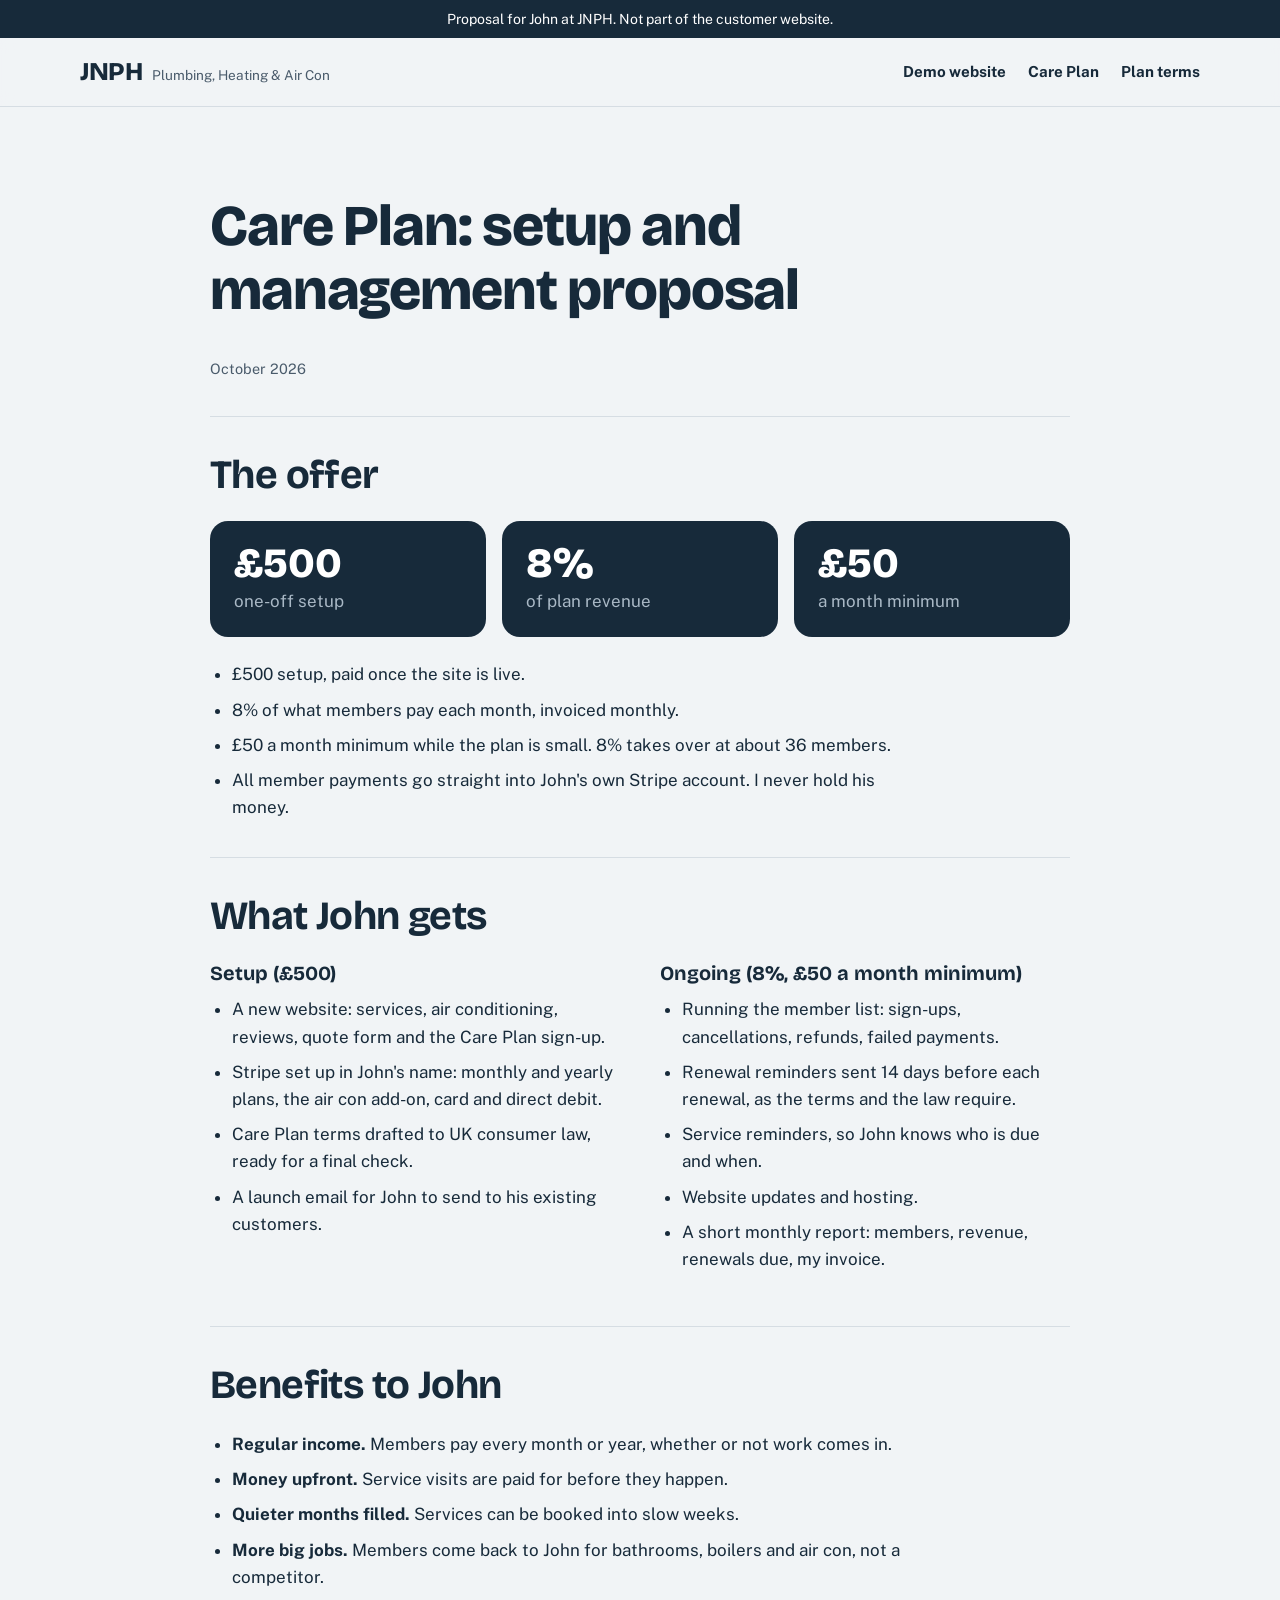
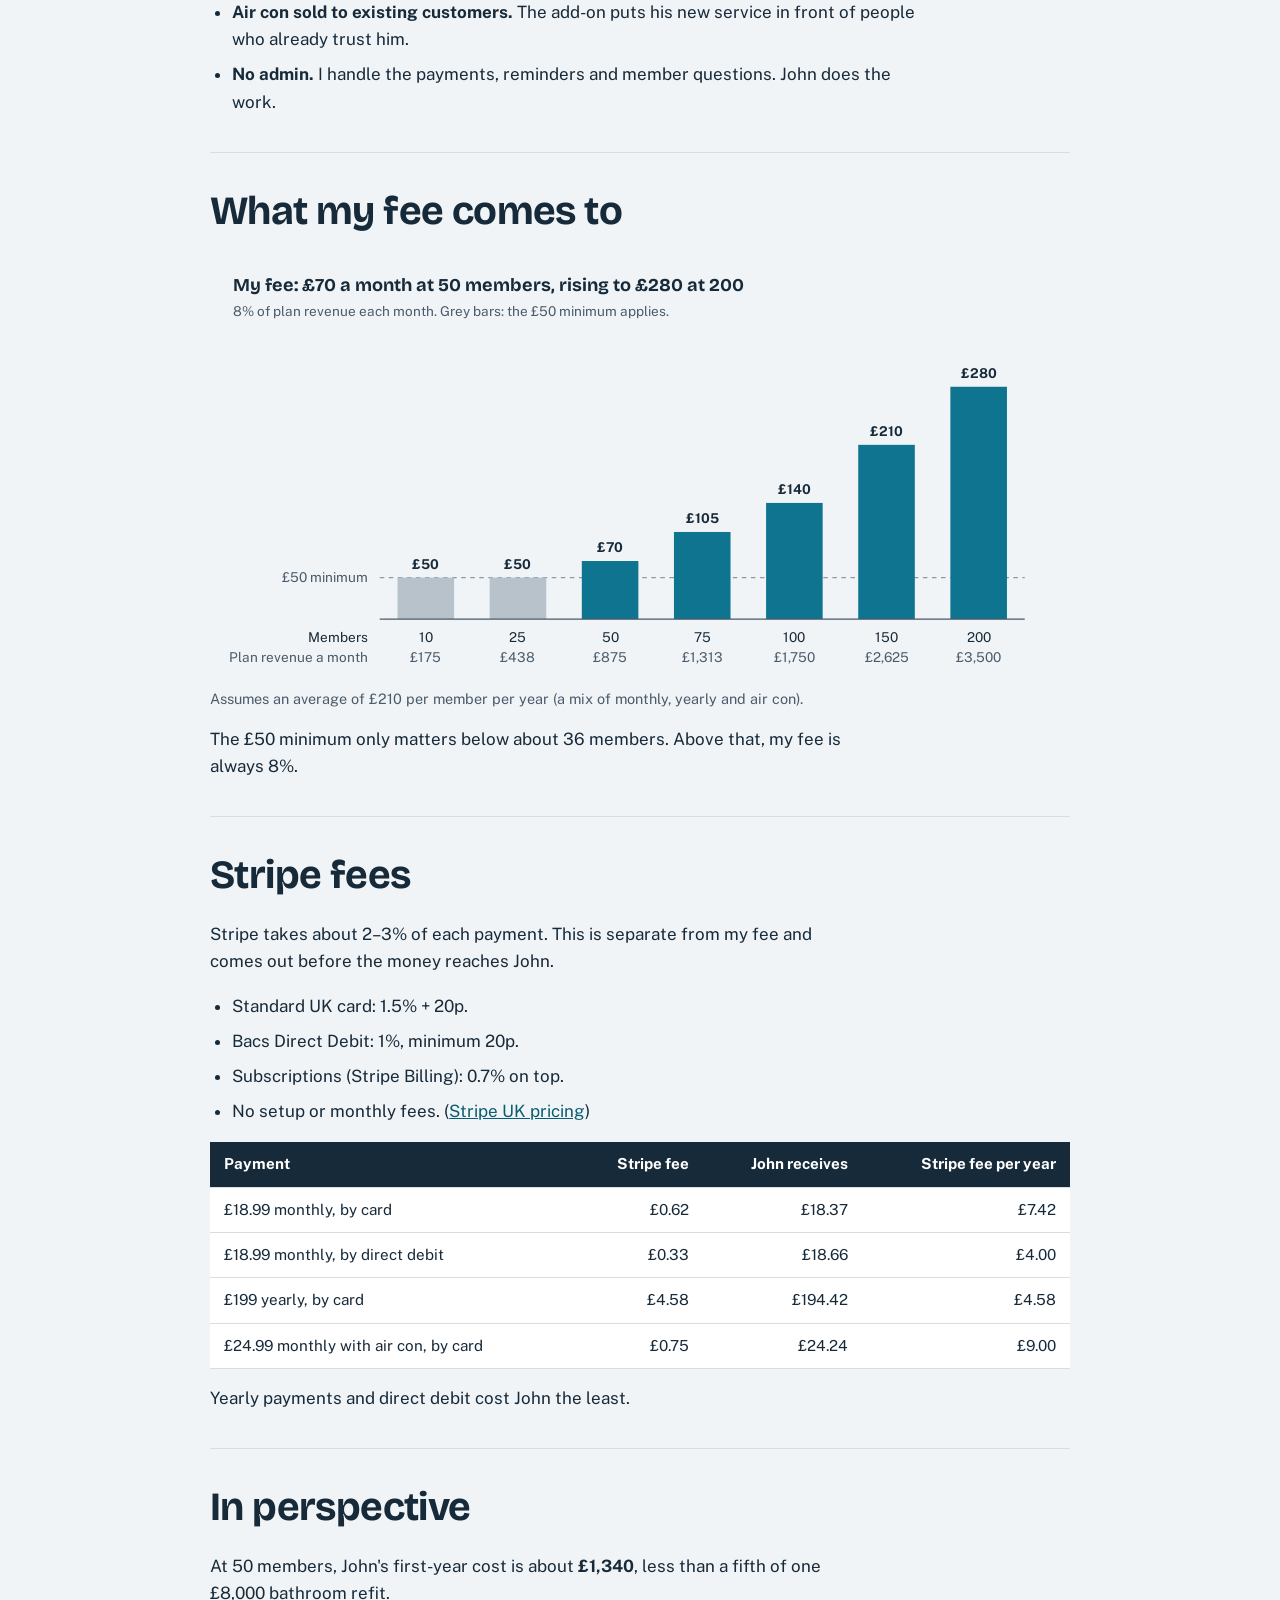
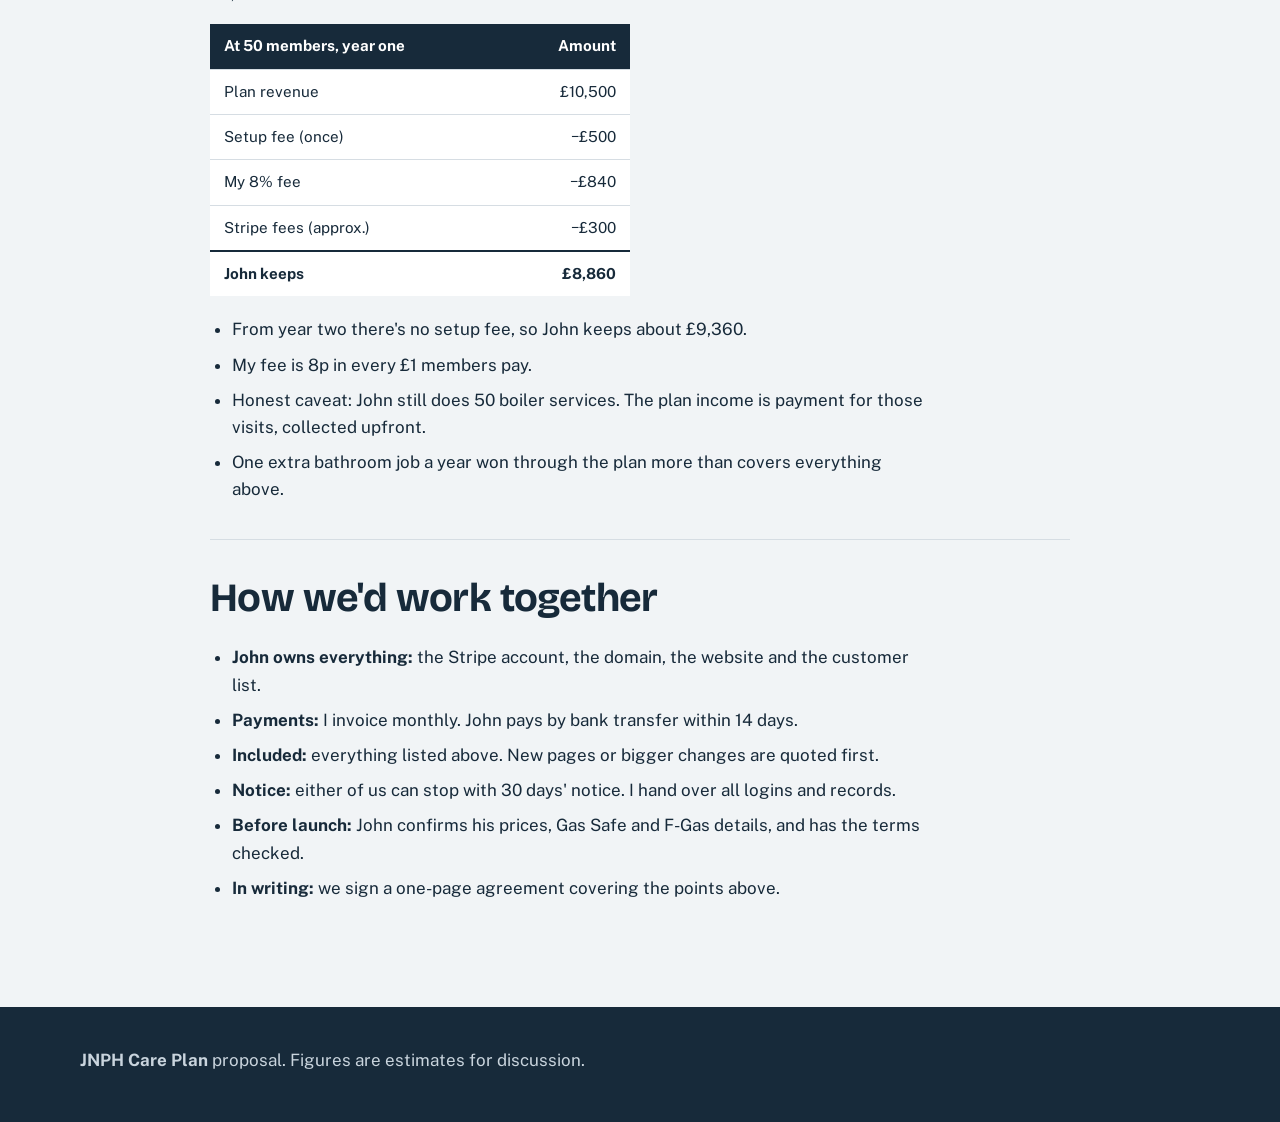
==== proposal.html @ a037dcb2 "Add proposal page, terms page and plan pricing updates Co-Authored-By: Claude Opus 5.5 <noreply@anth" ====
<!doctype html>
<html lang="en-GB">
<head>
  <meta charset="utf-8">
  <meta name="viewport" content="width=device-width, initial-scale=1">
  <meta name="robots" content="noindex">
  <title>Care Plan Proposal | JNPH</title>
  <meta name="description" content="Proposal to set up and run the JNPH Care Plan.">
  <link rel="preconnect" href="https://fonts.googleapis.com">
  <link rel="preconnect" href="https://fonts.gstatic.com" crossorigin>
  <link href="https://fonts.googleapis.com/css2?family=Public+Sans:wght@400;700&family=Bricolage+Grotesque:opsz,wght@12..96,500;12..96,700;12..96,800&display=swap" rel="stylesheet">
  <link rel="stylesheet" href="styles.css">
</head>
<body>
  <div class="demo-bar" role="note">
    Proposal for John at JNPH. Not part of the customer website.
  </div>

  <header class="site-header">
    <div class="wrap header-inner">
      <a class="wordmark" href="index.html" aria-label="JNPH home">JNPH<span>Plumbing, Heating &amp; Air Con</span></a>
      <nav class="nav" aria-label="Main">
        <a href="index.html">Demo website</a>
        <a href="index.html#care-plan">Care Plan</a>
        <a href="terms.html">Plan terms</a>
      </nav>
    </div>
  </header>

  <main class="section proposal">
    <div class="wrap proposal-body">
      <h1>Care Plan: setup and management proposal</h1>
      <p class="small">October 2026</p>

      <section>
        <h2>The offer</h2>
        <div class="offer">
          <div><span class="offer-num">£500</span><span>one-off setup</span></div>
          <div><span class="offer-num">8%</span><span>of plan revenue</span></div>
          <div><span class="offer-num">£50</span><span>a month minimum</span></div>
        </div>
        <ul>
          <li>£500 setup, paid once the site is live.</li>
          <li>8% of what members pay each month, invoiced monthly.</li>
          <li>£50 a month minimum while the plan is small. 8% takes over at about 36 members.</li>
          <li>All member payments go straight into John's own Stripe account. I never hold his money.</li>
        </ul>
      </section>

      <section>
        <h2>What John gets</h2>
        <div class="two-col">
          <div>
            <h3>Setup (£500)</h3>
            <ul>
              <li>A new website: services, air conditioning, reviews, quote form and the Care Plan sign-up.</li>
              <li>Stripe set up in John's name: monthly and yearly plans, the air con add-on, card and direct debit.</li>
              <li>Care Plan terms drafted to UK consumer law, ready for a final check.</li>
              <li>A launch email for John to send to his existing customers.</li>
            </ul>
          </div>
          <div>
            <h3>Ongoing (8%, £50 a month minimum)</h3>
            <ul>
              <li>Running the member list: sign-ups, cancellations, refunds, failed payments.</li>
              <li>Renewal reminders sent 14 days before each renewal, as the terms and the law require.</li>
              <li>Service reminders, so John knows who is due and when.</li>
              <li>Website updates and hosting.</li>
              <li>A short monthly report: members, revenue, renewals due, my invoice.</li>
            </ul>
          </div>
        </div>
      </section>

      <section>
        <h2>Benefits to John</h2>
        <ul>
          <li><strong>Regular income.</strong> Members pay every month or year, whether or not work comes in.</li>
          <li><strong>Money upfront.</strong> Service visits are paid for before they happen.</li>
          <li><strong>Quieter months filled.</strong> Services can be booked into slow weeks.</li>
          <li><strong>More big jobs.</strong> Members come back to John for bathrooms, boilers and air con, not a competitor.</li>
          <li><strong>Air con sold to existing customers.</strong> The add-on puts his new service in front of people who already trust him.</li>
          <li><strong>No admin.</strong> I handle the payments, reminders and member questions. John does the work.</li>
        </ul>
      </section>

      <section>
        <h2>What my fee comes to</h2>
        <figure class="fee-chart">
          <svg id="fee-chart" viewBox="0 0 760 380" role="img" aria-label="My fee: £70 a month at 50 members, rising to £280 at 200"></svg>
          <figcaption class="small">Assumes an average of £210 per member per year (a mix of monthly, yearly and air con).</figcaption>
        </figure>
        <p>The £50 minimum only matters below about 36 members. Above that, my fee is always 8%.</p>
      </section>

      <section>
        <h2>Stripe fees</h2>
        <p>Stripe takes about 2–3% of each payment. This is separate from my fee and comes out before the money reaches John.</p>
        <ul>
          <li>Standard UK card: 1.5% + 20p.</li>
          <li>Bacs Direct Debit: 1%, minimum 20p.</li>
          <li>Subscriptions (Stripe Billing): 0.7% on top.</li>
          <li>No setup or monthly fees. (<a href="https://stripe.com/gb/pricing">Stripe UK pricing</a>)</li>
        </ul>
        <div class="table-scroll">
          <table class="data-table">
            <thead>
              <tr><th>Payment</th><th>Stripe fee</th><th>John receives</th><th>Stripe fee per year</th></tr>
            </thead>
            <tbody>
              <tr><td>£18.99 monthly, by card</td><td>£0.62</td><td>£18.37</td><td>£7.42</td></tr>
              <tr><td>£18.99 monthly, by direct debit</td><td>£0.33</td><td>£18.66</td><td>£4.00</td></tr>
              <tr><td>£199 yearly, by card</td><td>£4.58</td><td>£194.42</td><td>£4.58</td></tr>
              <tr><td>£24.99 monthly with air con, by card</td><td>£0.75</td><td>£24.24</td><td>£9.00</td></tr>
            </tbody>
          </table>
        </div>
        <p>Yearly payments and direct debit cost John the least.</p>
      </section>

      <section>
        <h2>In perspective</h2>
        <p>At 50 members, John's first-year cost is about <strong>£1,340</strong>, less than a fifth of one £8,000 bathroom refit.</p>
        <table class="data-table sums">
          <thead><tr><th>At 50 members, year one</th><th>Amount</th></tr></thead>
          <tbody>
            <tr><td>Plan revenue</td><td>£10,500</td></tr>
            <tr><td>Setup fee (once)</td><td>−£500</td></tr>
            <tr><td>My 8% fee</td><td>−£840</td></tr>
            <tr><td>Stripe fees (approx.)</td><td>−£300</td></tr>
            <tr class="total"><td>John keeps</td><td>£8,860</td></tr>
          </tbody>
        </table>
        <ul>
          <li>From year two there's no setup fee, so John keeps about £9,360.</li>
          <li>My fee is 8p in every £1 members pay.</li>
          <li>Honest caveat: John still does 50 boiler services. The plan income is payment for those visits, collected upfront.</li>
          <li>One extra bathroom job a year won through the plan more than covers everything above.</li>
        </ul>
      </section>

      <section>
        <h2>How we'd work together</h2>
        <ul>
          <li><strong>John owns everything:</strong> the Stripe account, the domain, the website and the customer list.</li>
          <li><strong>Payments:</strong> I invoice monthly. John pays by bank transfer within 14 days.</li>
          <li><strong>Included:</strong> everything listed above. New pages or bigger changes are quoted first.</li>
          <li><strong>Notice:</strong> either of us can stop with 30 days' notice. I hand over all logins and records.</li>
          <li><strong>Before launch:</strong> John confirms his prices, Gas Safe and F-Gas details, and has the terms checked.</li>
          <li><strong>In writing:</strong> we sign a one-page agreement covering the points above.</li>
        </ul>
      </section>
    </div>
  </main>

  <footer class="site-footer">
    <div class="wrap footer-inner">
      <p><strong>JNPH Care Plan</strong> proposal. Figures are estimates for discussion.</p>
    </div>
  </footer>

  <script>
    // Fee chart: 8% of plan revenue, £50 a month minimum
    (function () {
      const PER_MEMBER = 210, RATE = 0.08, MINIMUM = 50;
      const members = [10, 25, 50, 75, 100, 150, 200];
      const gbp = (n) => "£" + Math.round(n).toLocaleString("en-GB");
      const base = 320, h = 220, maxV = 300, left = 150, band = 570 / members.length, bw = 50;
      const x = (i) => left + i * band + (band - bw) / 2;
      const y = (v) => base - (v / maxV) * h;

      let svg = `
        <text x="20" y="30" class="c-title">My fee: £70 a month at 50 members, rising to £280 at 200</text>
        <text x="20" y="52" class="c-sub">8% of plan revenue each month. Grey bars: the £50 minimum applies.</text>
        <text x="140" y="${y(MINIMUM) + 4}" text-anchor="end" class="c-sub">£50 minimum</text>
        <line x1="150" x2="720" y1="${y(MINIMUM)}" y2="${y(MINIMUM)}" class="c-ref"/>
        <text x="140" y="${base + 20}" text-anchor="end" class="c-label">Members</text>
        <text x="140" y="${base + 38}" text-anchor="end" class="c-sub">Plan revenue a month</text>`;

      members.forEach((m, i) => {
        const rev = (m * PER_MEMBER) / 12;
        const atMin = rev * RATE < MINIMUM;
        const fee = Math.max(rev * RATE, MINIMUM);
        const cx = x(i) + bw / 2;
        svg += `
          <rect x="${x(i)}" y="${y(fee)}" width="${bw}" height="${base - y(fee)}" class="${atMin ? "c-bar-min" : "c-bar"}"><title>${m} members: ${gbp(rev)} a month in, my fee ${gbp(fee)}</title></rect>
          <text x="${cx}" y="${y(fee) - 8}" text-anchor="middle" class="c-value">${gbp(fee)}</text>
          <text x="${cx}" y="${base + 20}" text-anchor="middle" class="c-label">${m}</text>
          <text x="${cx}" y="${base + 38}" text-anchor="middle" class="c-sub">${gbp(rev)}</text>`;
      });
      svg += `<line x1="150" x2="720" y1="${base}" y2="${base}" class="c-axis"/>`;
      document.getElementById("fee-chart").innerHTML = svg;
    })();
  </script>
</body>
</html>
---- styles.css ----
:root {
  --ink: #172a3a;
  --ink-soft: #4a5b6b;
  --bg: #f1f4f6;
  --surface: #ffffff;
  --line: #d6dde3;
  --heat: #c2410c;
  --heat-dark: #9a330a;
  --cool: #0e7490;
  --cool-dark: #0b5c72;
  --cool-wash: #e3f1f4;
  --heat-wash: #fbebe3;

  --display: "Bricolage Grotesque", system-ui, sans-serif;
  --body: "Public Sans", system-ui, sans-serif;

  --radius-s: 6px;
  --radius-l: 18px;
}

*, *::before, *::after { box-sizing: border-box; }

html { scroll-behavior: smooth; scroll-padding-top: 80px; }

body {
  margin: 0;
  background: var(--bg);
  color: var(--ink);
  font: 400 1.0625rem/1.6 var(--body);
  -webkit-font-smoothing: antialiased;
}

h1, h2, h3 {
  font-family: var(--display);
  line-height: 1.1;
  margin: 0 0 0.6em;
  text-wrap: balance;
}
h1 { font-size: clamp(2.2rem, 5vw, 3.6rem); font-weight: 800; letter-spacing: -0.02em; }
h2 { font-size: clamp(1.75rem, 3.4vw, 2.5rem); font-weight: 700; letter-spacing: -0.015em; }
h3 { font-size: 1.25rem; font-weight: 700; }
p { margin: 0 0 1em; max-width: 65ch; }
a { color: var(--cool-dark); }

:focus-visible { outline: 3px solid var(--cool); outline-offset: 3px; border-radius: 4px; }

.wrap { width: min(1120px, 100% - 32px); margin-inline: auto; }
.small { font-size: 0.9rem; color: var(--ink-soft); }
.center { text-align: center; margin-inline: auto; }

/* Demo banner */
.demo-bar {
  background: var(--ink);
  color: #fff;
  font-size: 0.875rem;
  text-align: center;
  padding: 8px 16px;
}

/* Header */
.site-header {
  position: sticky; top: 0; z-index: 10;
  background: rgba(241, 244, 246, 0.92);
  backdrop-filter: blur(8px);
  border-bottom: 1px solid var(--line);
}
.header-inner { display: flex; align-items: center; gap: 24px; min-height: 68px; }
.wordmark {
  font-family: var(--display); font-weight: 800; font-size: 1.6rem;
  color: var(--ink); text-decoration: none; letter-spacing: -0.03em;
  display: flex; align-items: baseline; gap: 10px;
}
.wordmark span { font-family: var(--body); font-weight: 400; font-size: 0.85rem; letter-spacing: 0; color: var(--ink-soft); }
.nav { display: flex; gap: 22px; margin-left: auto; }
.nav a { color: var(--ink); text-decoration: none; font-weight: 700; font-size: 0.95rem; }
.nav a:hover { color: var(--heat); }

/* Buttons */
.btn {
  display: inline-flex; align-items: center; justify-content: center;
  font: 700 1rem/1 var(--body);
  padding: 15px 22px;
  border-radius: var(--radius-s);
  border: 2px solid transparent;
  text-decoration: none;
  cursor: pointer;
}
.btn-heat { background: var(--heat); color: #fff; }
.btn-heat:hover { background: var(--heat-dark); }
.btn-cool { background: var(--cool); color: #fff; }
.btn-cool:hover { background: var(--cool-dark); }
.btn-ghost { background: transparent; color: var(--ink); border-color: var(--ink); }
.btn-ghost:hover { background: var(--ink); color: #fff; }
.btn-small { padding: 10px 14px; font-size: 0.9rem; }
.btn-block { width: 100%; }

/* Hero */
.hero { padding: 72px 0 88px; }
.hero-inner { display: grid; grid-template-columns: 1.15fr 0.85fr; gap: 56px; align-items: center; }
.lede { font-size: 1.2rem; color: var(--ink-soft); }
.hero-actions { display: flex; flex-wrap: wrap; gap: 12px; margin: 28px 0; }
.trust { list-style: none; padding: 0; margin: 0; display: flex; flex-wrap: wrap; gap: 8px 22px; font-size: 0.95rem; color: var(--ink-soft); }
.trust li { display: flex; align-items: center; gap: 8px; }
.trust li::before { content: ""; width: 8px; height: 8px; border-radius: 50%; background: var(--cool); }

/* Membership card: the one bold element */
.member-card {
  margin: 0;
  display: grid; grid-template-columns: 14px 1fr;
  background: var(--ink);
  color: #fff;
  border-radius: var(--radius-l);
  overflow: hidden;
  box-shadow: 0 30px 60px -25px rgba(23, 42, 58, 0.55);
  animation: card-in 0.9s cubic-bezier(.2,.8,.2,1) both;
}
.card-temp { background: linear-gradient(180deg, var(--heat) 0%, #e8833a 45%, #4fb3c8 55%, var(--cool) 100%); }
.card-body { padding: 28px 28px 24px; }
.card-top { display: flex; justify-content: space-between; align-items: center; margin-bottom: 28px; }
.card-brand { font-family: var(--display); font-weight: 700; font-size: 1.1rem; }
.card-status { font-size: 0.8rem; font-weight: 700; padding: 4px 10px; border-radius: 99px; background: rgba(79, 179, 200, 0.2); color: #9fdbe8; }
.card-name { font-family: var(--display); font-size: 1.5rem; font-weight: 700; line-height: 1.2; margin-bottom: 24px; }
.card-name span { font-family: var(--body); font-size: 0.9rem; font-weight: 400; color: #a9b8c5; }
.card-rows { margin: 0; }
.card-rows div { display: flex; justify-content: space-between; gap: 16px; padding: 10px 0; border-top: 1px solid rgba(255,255,255,0.12); font-size: 0.95rem; }
.card-rows dt { color: #a9b8c5; }
.card-rows dd { margin: 0; font-weight: 700; text-align: right; }

@keyframes card-in {
  from { opacity: 0; transform: translateY(30px); }
  to { opacity: 1; transform: translateY(0); }
}

/* Sections */
.section { padding: 88px 0; }
.section-intro { font-size: 1.15rem; color: var(--ink-soft); margin-bottom: 40px; }

.services { display: grid; grid-template-columns: repeat(4, 1fr); gap: 0; border-top: 2px solid var(--ink); }
.service { padding: 28px 24px 8px 0; }
.service + .service { padding-left: 24px; border-left: 1px solid var(--line); }
.service p { color: var(--ink-soft); font-size: 1rem; }
.icon { width: 36px; height: 36px; fill: none; stroke-width: 2; stroke-linecap: round; stroke-linejoin: round; margin-bottom: 14px; }
.icon-heat { stroke: var(--heat); }
.icon-cool { stroke: var(--cool); }
.tag { font-family: var(--body); font-size: 0.75rem; font-weight: 700; background: var(--cool); color: #fff; padding: 3px 8px; border-radius: 99px; vertical-align: middle; margin-left: 6px; }

/* Air con */
.aircon { background: var(--cool-wash); }
.aircon-inner { display: grid; grid-template-columns: 1fr 1.1fr; gap: 56px; align-items: start; }
.aircon-options { display: grid; gap: 0; }
.option { padding: 22px 0; border-top: 1px solid #b9d9e0; }
.option:last-child { border-bottom: 1px solid #b9d9e0; }
.option h3 { color: var(--cool-dark); margin-bottom: 0.3em; }
.option p { margin: 0; color: var(--ink-soft); }

/* Plan */
.plan { background: var(--surface); }
.plan-grid { display: grid; grid-template-columns: 0.9fr 1.1fr; gap: 48px; align-items: start; }
.ticks { list-style: none; padding: 0; margin: 0 0 24px; }
.ticks li { position: relative; padding: 0 0 18px 36px; max-width: 60ch; }
.ticks li::before {
  content: ""; position: absolute; left: 0; top: 4px; width: 20px; height: 20px; border-radius: 50%;
  background: var(--heat-wash) url("data:image/svg+xml,%3Csvg xmlns='http://www.w3.org/2000/svg' viewBox='0 0 20 20'%3E%3Cpath d='M5.5 10.5l3 3 6-7' fill='none' stroke='%23c2410c' stroke-width='2.2' stroke-linecap='round' stroke-linejoin='round'/%3E%3C/svg%3E") center/100% no-repeat;
}

.price-options { display: grid; grid-template-columns: 1fr 1fr; gap: 16px; margin-bottom: 12px; }
.price-card {
  display: flex; flex-direction: column;
  background: var(--bg);
  border: 1px solid var(--line);
  border-radius: var(--radius-l);
  padding: 24px;
}
.price-card-best { border: 2px solid var(--heat); background: var(--surface); }
.price-card h3 { margin-bottom: 14px; }
.price-card .btn { margin-top: auto; }
.tag-heat { background: var(--heat); }
.price { display: flex; align-items: baseline; gap: 8px; }
.price-amount { font-family: var(--display); font-weight: 800; font-size: 3rem; line-height: 1; letter-spacing: -0.03em; }
.price-period { color: var(--ink-soft); font-size: 1.1rem; }
.price-note { font-size: 0.95rem; color: var(--ink-soft); margin: 10px 0 20px; }
.addon { display: flex; gap: 12px; align-items: flex-start; padding: 14px; background: var(--cool-wash); border-radius: var(--radius-s); margin-bottom: 20px; cursor: pointer; font-size: 0.95rem; }
.addon input { width: 20px; height: 20px; margin: 2px 0 0; accent-color: var(--cool); flex-shrink: 0; }
.addon em { font-style: normal; font-weight: 700; color: var(--cool-dark); }

/* Steps: a real sequence */
.steps { list-style: none; counter-reset: step; padding: 0; margin: 72px 0; display: grid; grid-template-columns: repeat(3, 1fr); gap: 32px; }
.steps li { counter-increment: step; padding-top: 20px; border-top: 2px solid var(--ink); }
.steps li::before { content: counter(step); display: block; font-family: var(--display); font-weight: 800; font-size: 2.5rem; line-height: 1; color: var(--heat); margin-bottom: 12px; }
.steps p { color: var(--ink-soft); margin: 0; }

/* Calculator */
.calc { display: grid; grid-template-columns: 1fr 1fr; gap: 0; border-radius: var(--radius-l); overflow: hidden; border: 1px solid var(--line); }
.calc-input { padding: 32px; background: var(--bg); }
.calc-input label { display: block; font-weight: 700; }
.calc-input output { display: block; font-family: var(--display); font-weight: 800; font-size: 2.6rem; margin: 4px 0 12px; }
.calc input[type="range"] { width: 100%; accent-color: var(--heat); height: 28px; margin-bottom: 16px; }
.calc-result { margin: 0; padding: 32px; background: var(--ink); color: #fff; display: flex; flex-direction: column; justify-content: center; }
.calc-result div { display: flex; justify-content: space-between; align-items: baseline; padding: 12px 0; border-bottom: 1px solid rgba(255,255,255,0.14); }
.calc-result dt { color: #a9b8c5; }
.calc-result dd { margin: 0; font-weight: 700; font-size: 1.2rem; }
.calc-result dd.big { font-family: var(--display); font-size: 2.2rem; color: #ffb08a; }
.calc-result .small { color: #a9b8c5; margin: 16px 0 0; }

/* FAQ */
.faq { margin-top: 72px; max-width: 760px; }
.faq details { border-top: 1px solid var(--line); }
.faq details:last-of-type { border-bottom: 1px solid var(--line); }
.faq summary { cursor: pointer; font-weight: 700; padding: 18px 32px 18px 0; list-style: none; position: relative; }
.faq summary::-webkit-details-marker { display: none; }
.faq summary::after { content: "+"; position: absolute; right: 4px; top: 50%; transform: translateY(-50%); font-size: 1.5rem; color: var(--heat); transition: transform 0.2s; }
.faq details[open] summary::after { transform: translateY(-50%) rotate(45deg); }
.faq details p { color: var(--ink-soft); padding-bottom: 8px; }

/* Reviews */
.reviews { display: grid; grid-template-columns: repeat(2, 1fr); gap: 40px 56px; }
.reviews blockquote { margin: 0; padding-left: 24px; border-left: 3px solid var(--heat); }
.reviews p { font-family: var(--display); font-size: 1.3rem; font-weight: 500; line-height: 1.4; margin-bottom: 10px; }
.reviews cite { font-style: normal; color: var(--ink-soft); }

/* Contact */
.contact { background: var(--surface); }
.contact-inner { display: grid; grid-template-columns: 1fr 1fr; gap: 56px; }
.contact-list { margin: 28px 0 0; }
.contact-list div { display: flex; justify-content: space-between; gap: 16px; padding: 12px 0; border-top: 1px solid var(--line); }
.contact-list dt { color: var(--ink-soft); }
.contact-list dd { margin: 0; font-weight: 700; text-align: right; }
.quote-form { display: grid; gap: 16px; background: var(--bg); padding: 28px; border-radius: var(--radius-l); }
.quote-form label { display: grid; gap: 6px; font-weight: 700; font-size: 0.95rem; }
.quote-form input:not([type="checkbox"]), .quote-form select, .quote-form textarea {
  font: 400 1rem var(--body); color: var(--ink); background: var(--surface);
  border: 1px solid #b5c1cb; border-radius: var(--radius-s); padding: 12px;
  width: 100%;
}
.quote-form .inline-check { display: flex; align-items: center; gap: 10px; font-weight: 400; }
.quote-form .inline-check input { width: 18px; height: 18px; accent-color: var(--heat); }
.form-msg { margin: 0; font-weight: 700; color: var(--cool-dark); }
.form-msg:empty { display: none; }

/* Footer */
.site-footer { background: var(--ink); color: #c9d4dd; padding: 40px 0; }
.site-footer .small { color: #8fa1b0; }
.footer-inner p { margin: 0 0 8px; }

/* Join dialog */
dialog {
  border: 0; border-radius: var(--radius-l); padding: 0;
  width: min(460px, 100% - 32px);
  color: var(--ink); background: var(--surface);
  box-shadow: 0 30px 80px -20px rgba(23, 42, 58, 0.5);
}
dialog::backdrop { background: rgba(23, 42, 58, 0.55); }
.join { padding: 28px; }
.join h2 { font-size: 1.6rem; }
.join-summary { margin: 0 0 16px; }
.join-summary div { display: flex; justify-content: space-between; gap: 16px; padding: 10px 0; border-top: 1px solid var(--line); }
.join-summary div.total { border-top: 2px solid var(--ink); font-weight: 700; }
.join-summary dt { color: var(--ink-soft); }
.join-summary .total dt { color: var(--ink); }
.join-summary dd { margin: 0; font-weight: 700; }
.demo-note { background: var(--cool-wash); color: var(--cool-dark); padding: 12px 14px; border-radius: var(--radius-s); font-size: 0.95rem; font-weight: 700; }
.join-actions { display: flex; gap: 12px; justify-content: flex-end; margin-top: 8px; }

/* Responsive */
@media (max-width: 960px) {
  .hero-inner, .aircon-inner, .plan-grid, .contact-inner, .calc { grid-template-columns: 1fr; }
  .member-card { max-width: 440px; }
  .services { grid-template-columns: 1fr 1fr; }
  .service:nth-child(3) { padding-left: 0; border-left: 0; }
  .service:nth-child(n+3) { border-top: 1px solid var(--line); }
}
@media (max-width: 760px) {
  .nav { display: none; }
  .header-inner { justify-content: space-between; }
  .wordmark span { display: none; }
  .hero { padding: 48px 0 64px; }
  .section { padding: 64px 0; }
  .services, .steps, .reviews { grid-template-columns: 1fr; }
  .service, .service + .service { padding-left: 0; border-left: 0; }
  .service + .service { border-top: 1px solid var(--line); }
  .calc-input, .calc-result, .quote-form { padding: 22px; }
  .price-options { grid-template-columns: 1fr; }
}

@media (prefers-reduced-motion: reduce) {
  html { scroll-behavior: auto; }
  .member-card { animation: none; }
  .faq summary::after { transition: none; }
}

/* Terms page */
.terms-layout { display: grid; grid-template-columns: 240px 1fr; gap: 64px; align-items: start; }
.terms-nav { position: sticky; top: 100px; font-size: 0.95rem; }
.terms-nav .back { display: inline-block; font-weight: 700; margin-bottom: 20px; }
.terms-nav ol { margin: 0; padding-left: 1.4em; color: var(--ink-soft); }
.terms-nav li { margin-bottom: 6px; }
.terms-nav ol a { color: var(--ink); text-decoration: none; }
.terms-nav ol a:hover { color: var(--heat); text-decoration: underline; }
.terms-body { max-width: 720px; }
.terms-body section { padding-top: 32px; margin-top: 32px; border-top: 1px solid var(--line); }
.terms-body h2 { font-size: 1.5rem; }
.terms-body ul { padding-left: 1.3em; margin: 0 0 1em; }
.terms-body li { margin-bottom: 6px; }
mark { background: #fde68a; color: var(--ink); padding: 0 3px; border-radius: 3px; }
.review-box { background: var(--heat-wash); border-left: 4px solid var(--heat); border-radius: var(--radius-s); padding: 24px 28px; margin: 32px 0 8px; }
.review-box h2 { font-size: 1.3rem; }
.review-box ul { margin-bottom: 0; }
.form-copy { background: var(--surface); border: 1px dashed #9aa9b6; border-radius: var(--radius-s); padding: 20px 24px; }
.form-copy p:last-child { margin-bottom: 0; line-height: 2; }

@media (max-width: 960px) {
  .terms-layout { grid-template-columns: 1fr; gap: 24px; }
  .terms-nav { position: static; }
  .terms-nav ol { display: none; }
}
.site-footer a { color: #fff; }

/* Proposal page */
.proposal-body { max-width: 860px; }
.proposal-body section { padding-top: 36px; margin-top: 36px; border-top: 1px solid var(--line); }
.proposal-body ul { padding-left: 1.3em; margin: 0 0 1em; }
.proposal-body li { margin-bottom: 8px; max-width: 70ch; }
.offer { display: grid; grid-template-columns: repeat(3, 1fr); gap: 16px; margin-bottom: 24px; }
.offer div { background: var(--ink); color: #fff; border-radius: var(--radius-l); padding: 22px 24px; display: grid; gap: 4px; }
.offer span:last-child { color: #a9b8c5; }
.offer-num { font-family: var(--display); font-weight: 800; font-size: 2.6rem; line-height: 1; }
.two-col { display: grid; grid-template-columns: 1fr 1fr; gap: 40px; }
.fee-chart { margin: 0 0 16px; overflow-x: auto; }
.fee-chart svg { display: block; width: 100%; min-width: 620px; height: auto; font: 12px var(--body); }
.c-title { font: 700 16px var(--display); fill: var(--ink); }
.c-sub { fill: var(--ink-soft); }
.c-label { fill: var(--ink); }
.c-value { fill: var(--ink); font-weight: 700; }
.c-bar { fill: var(--cool); }
.c-bar-min { fill: #b8c2ca; }
.c-ref { stroke: #8a99a6; stroke-dasharray: 4 4; }
.c-axis { stroke: var(--ink-soft); }
.table-scroll { overflow-x: auto; margin-bottom: 16px; }
.data-table { width: 100%; border-collapse: collapse; background: var(--surface); font-size: 0.95rem; }
.data-table th, .data-table td { text-align: left; padding: 10px 14px; border-bottom: 1px solid var(--line); }
.data-table th { background: var(--ink); color: #fff; font-weight: 700; }
.data-table td + td, .data-table th + th { text-align: right; white-space: nowrap; }
.data-table.sums { max-width: 420px; margin-bottom: 20px; }
.data-table .total td { font-weight: 700; border-top: 2px solid var(--ink); border-bottom: 0; }

@media (max-width: 760px) {
  .offer, .two-col { grid-template-columns: 1fr; }
  .offer-num { font-size: 2.2rem; }
}
.demo-bar a { color: #fff; font-weight: 700; margin-left: 6px; }
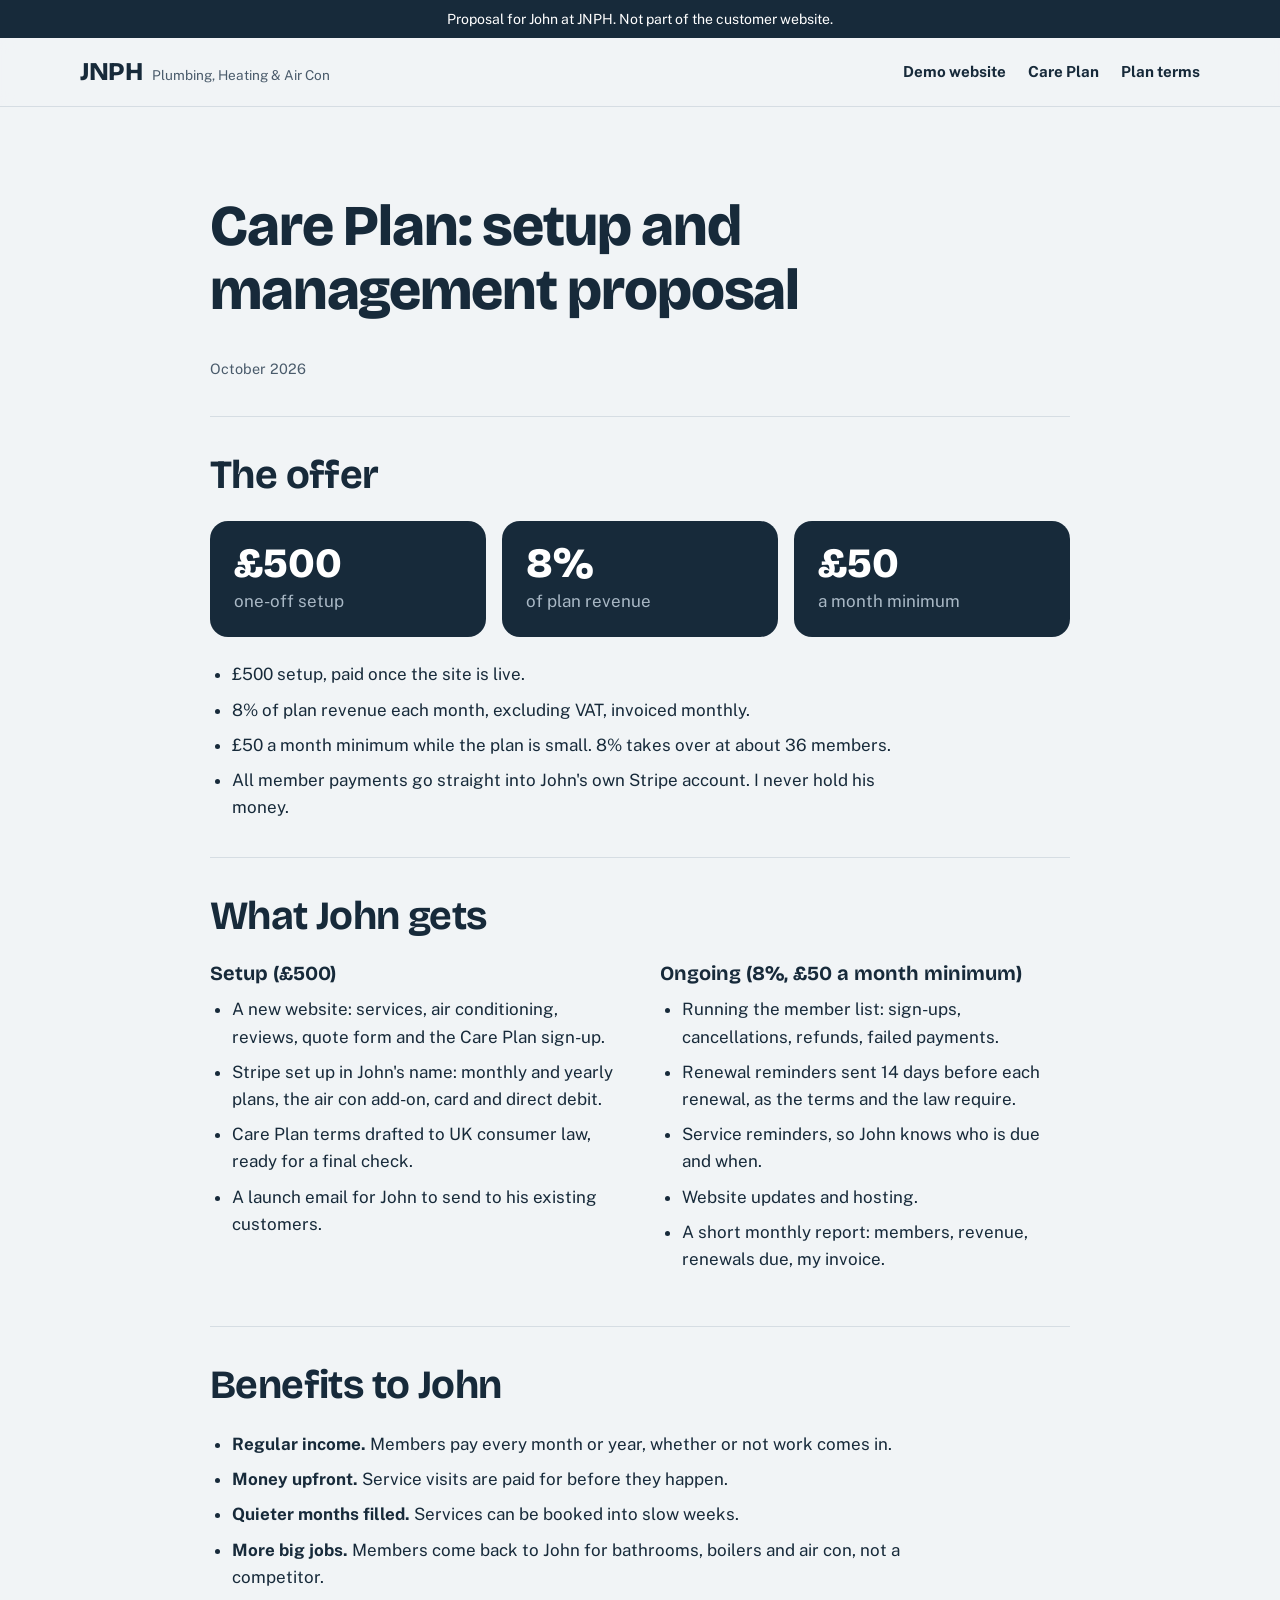
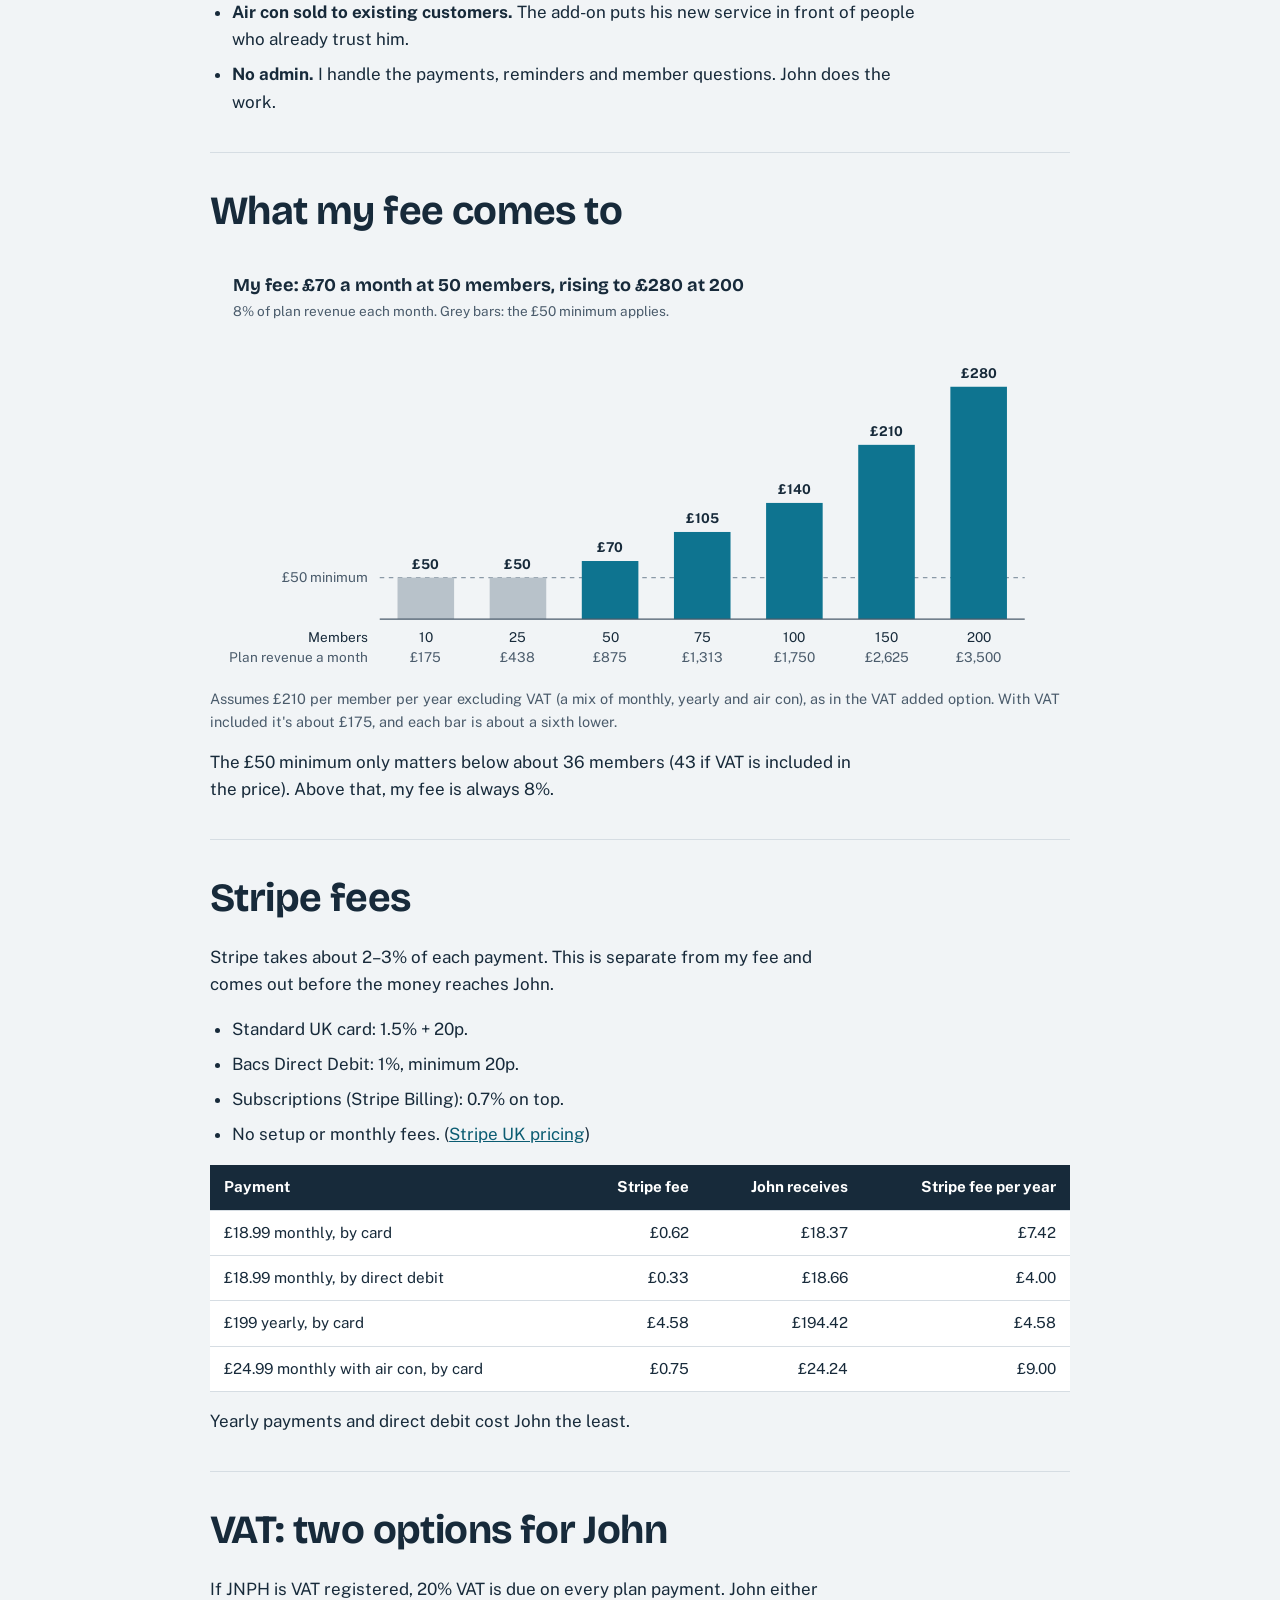
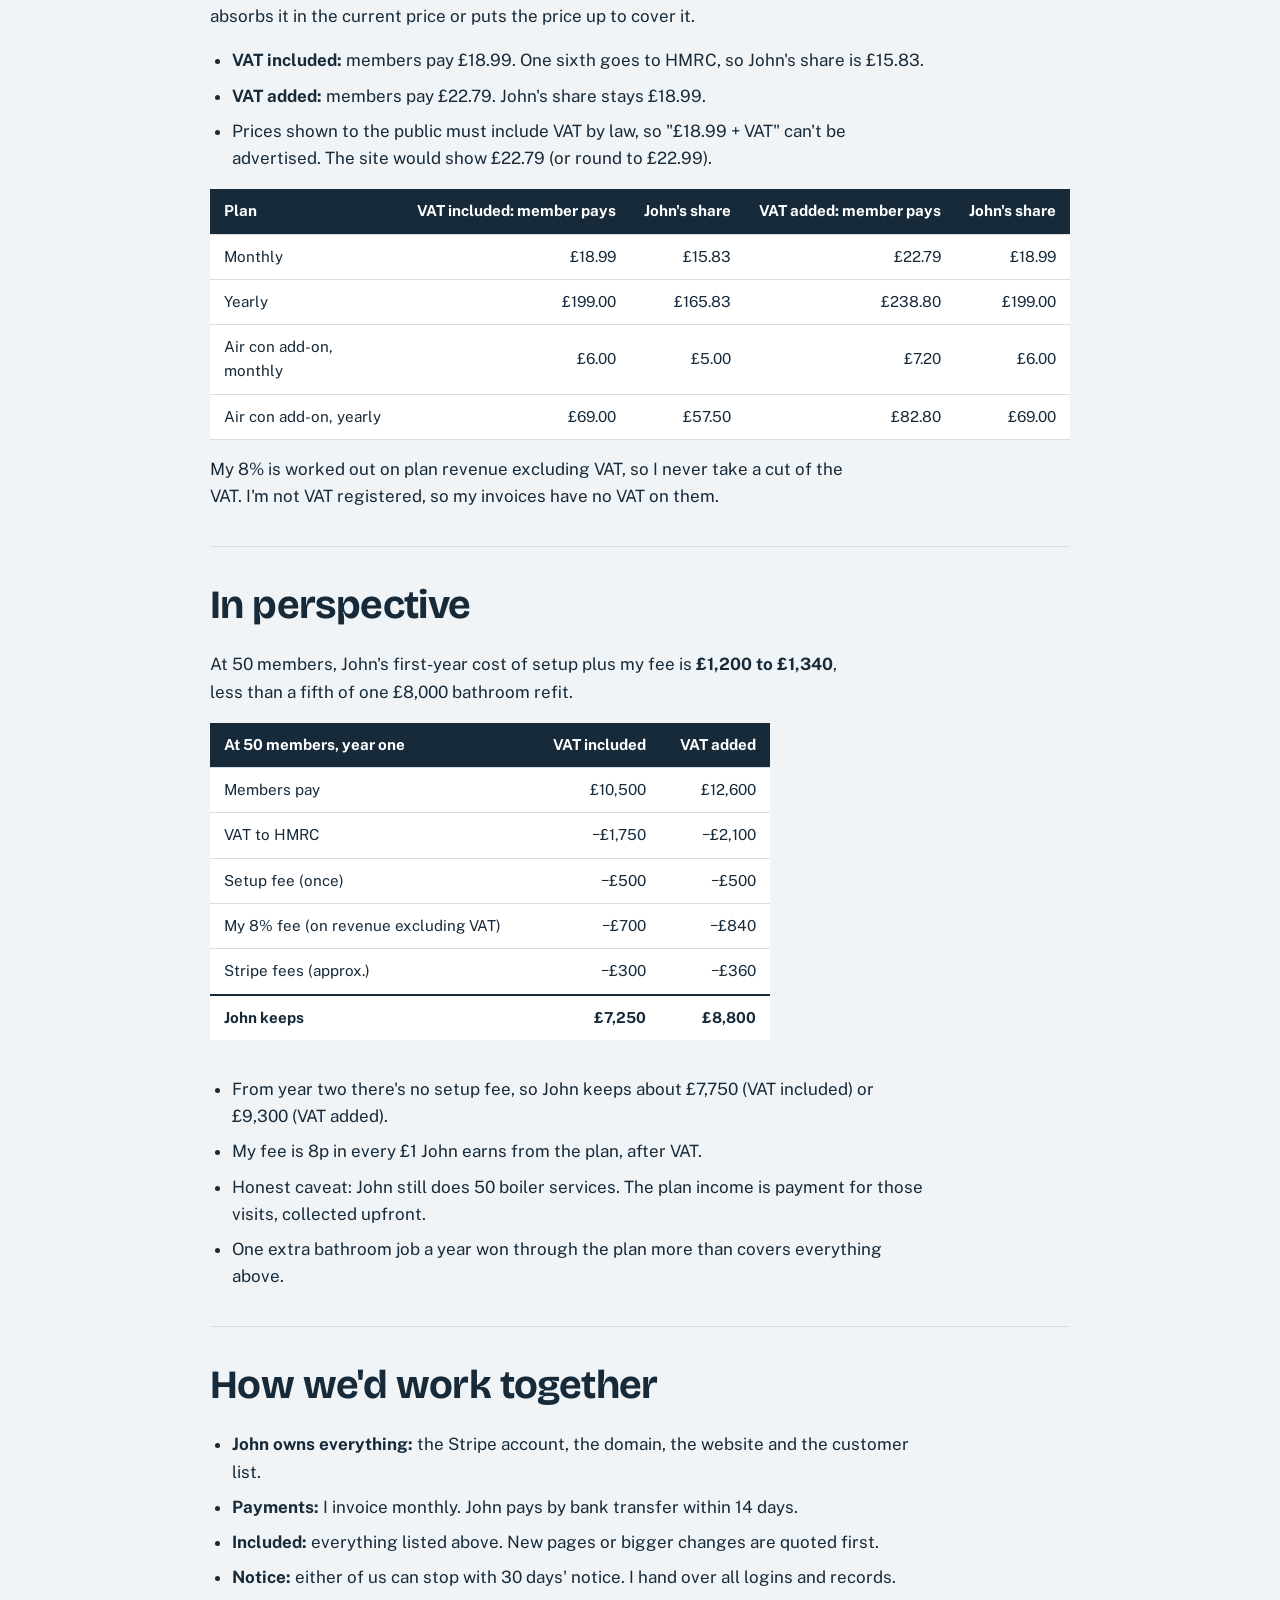
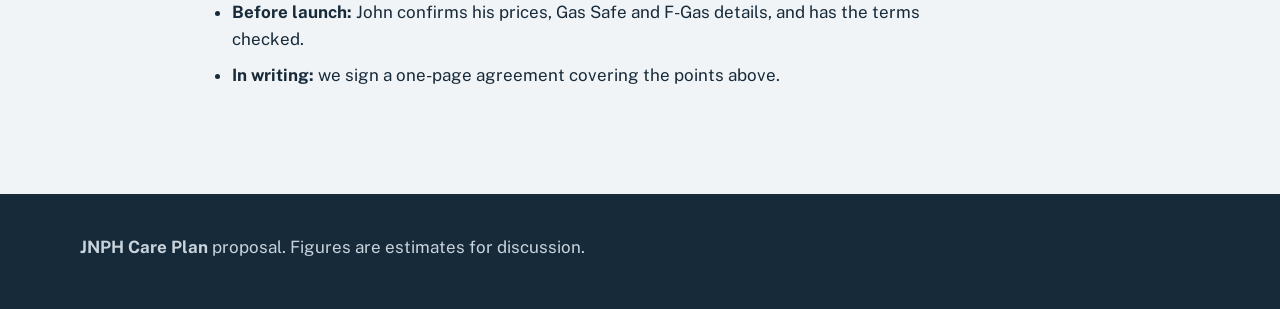
==== commit 64b4d2c8: "Add VAT options to the proposal Co-Authored-By: Claude Opus 5.5 <noreply@anthropic.com>" ====
--- a/proposal.html
+++ b/proposal.html
@@ -41,7 +41,7 @@
         </div>
         <ul>
           <li>£500 setup, paid once the site is live.</li>
-          <li>8% of what members pay each month, invoiced monthly.</li>
+          <li>8% of plan revenue each month, excluding VAT, invoiced monthly.</li>
           <li>£50 a month minimum while the plan is small. 8% takes over at about 36 members.</li>
           <li>All member payments go straight into John's own Stripe account. I never hold his money.</li>
         </ul>
@@ -88,9 +88,9 @@
         <h2>What my fee comes to</h2>
         <figure class="fee-chart">
           <svg id="fee-chart" viewBox="0 0 760 380" role="img" aria-label="My fee: £70 a month at 50 members, rising to £280 at 200"></svg>
-          <figcaption class="small">Assumes an average of £210 per member per year (a mix of monthly, yearly and air con).</figcaption>
+          <figcaption class="small">Assumes £210 per member per year excluding VAT (a mix of monthly, yearly and air con), as in the VAT added option. With VAT included it's about £175, and each bar is about a sixth lower.</figcaption>
         </figure>
-        <p>The £50 minimum only matters below about 36 members. Above that, my fee is always 8%.</p>
+        <p>The £50 minimum only matters below about 36 members (43 if VAT is included in the price). Above that, my fee is always 8%.</p>
       </section>
 
       <section>
@@ -119,21 +119,48 @@
       </section>
 
       <section>
+        <h2>VAT: two options for John</h2>
+        <p>If JNPH is VAT registered, 20% VAT is due on every plan payment. John either absorbs it in the current price or puts the price up to cover it.</p>
+        <ul>
+          <li><strong>VAT included:</strong> members pay £18.99. One sixth goes to HMRC, so John's share is £15.83.</li>
+          <li><strong>VAT added:</strong> members pay £22.79. John's share stays £18.99.</li>
+          <li>Prices shown to the public must include VAT by law, so "£18.99 + VAT" can't be advertised. The site would show £22.79 (or round to £22.99).</li>
+        </ul>
+        <div class="table-scroll">
+          <table class="data-table">
+            <thead>
+              <tr><th>Plan</th><th>VAT included: member pays</th><th>John's share</th><th>VAT added: member pays</th><th>John's share</th></tr>
+            </thead>
+            <tbody>
+              <tr><td>Monthly</td><td>£18.99</td><td>£15.83</td><td>£22.79</td><td>£18.99</td></tr>
+              <tr><td>Yearly</td><td>£199.00</td><td>£165.83</td><td>£238.80</td><td>£199.00</td></tr>
+              <tr><td>Air con add-on, monthly</td><td>£6.00</td><td>£5.00</td><td>£7.20</td><td>£6.00</td></tr>
+              <tr><td>Air con add-on, yearly</td><td>£69.00</td><td>£57.50</td><td>£82.80</td><td>£69.00</td></tr>
+            </tbody>
+          </table>
+        </div>
+        <p>My 8% is worked out on plan revenue excluding VAT, so I never take a cut of the VAT. I'm not VAT registered, so my invoices have no VAT on them.</p>
+      </section>
+
+      <section>
         <h2>In perspective</h2>
-        <p>At 50 members, John's first-year cost is about <strong>£1,340</strong>, less than a fifth of one £8,000 bathroom refit.</p>
-        <table class="data-table sums">
-          <thead><tr><th>At 50 members, year one</th><th>Amount</th></tr></thead>
-          <tbody>
-            <tr><td>Plan revenue</td><td>£10,500</td></tr>
-            <tr><td>Setup fee (once)</td><td>−£500</td></tr>
-            <tr><td>My 8% fee</td><td>−£840</td></tr>
-            <tr><td>Stripe fees (approx.)</td><td>−£300</td></tr>
-            <tr class="total"><td>John keeps</td><td>£8,860</td></tr>
-          </tbody>
-        </table>
-        <ul>
-          <li>From year two there's no setup fee, so John keeps about £9,360.</li>
-          <li>My fee is 8p in every £1 members pay.</li>
+        <p>At 50 members, John's first-year cost of setup plus my fee is <strong>£1,200 to £1,340</strong>, less than a fifth of one £8,000 bathroom refit.</p>
+        <div class="table-scroll">
+          <table class="data-table sums sums-wide">
+            <thead><tr><th>At 50 members, year one</th><th>VAT included</th><th>VAT added</th></tr></thead>
+            <tbody>
+              <tr><td>Members pay</td><td>£10,500</td><td>£12,600</td></tr>
+              <tr><td>VAT to HMRC</td><td>−£1,750</td><td>−£2,100</td></tr>
+              <tr><td>Setup fee (once)</td><td>−£500</td><td>−£500</td></tr>
+              <tr><td>My 8% fee (on revenue excluding VAT)</td><td>−£700</td><td>−£840</td></tr>
+              <tr><td>Stripe fees (approx.)</td><td>−£300</td><td>−£360</td></tr>
+              <tr class="total"><td>John keeps</td><td>£7,250</td><td>£8,800</td></tr>
+            </tbody>
+          </table>
+        </div>
+        <ul>
+          <li>From year two there's no setup fee, so John keeps about £7,750 (VAT included) or £9,300 (VAT added).</li>
+          <li>My fee is 8p in every £1 John earns from the plan, after VAT.</li>
           <li>Honest caveat: John still does 50 boiler services. The plan income is payment for those visits, collected upfront.</li>
           <li>One extra bathroom job a year won through the plan more than covers everything above.</li>
         </ul>
--- a/styles.css
+++ b/styles.css
@@ -348,3 +348,4 @@
   .offer-num { font-size: 2.2rem; }
 }
 .demo-bar a { color: #fff; font-weight: 700; margin-left: 6px; }
+.data-table.sums-wide { max-width: 560px; }
